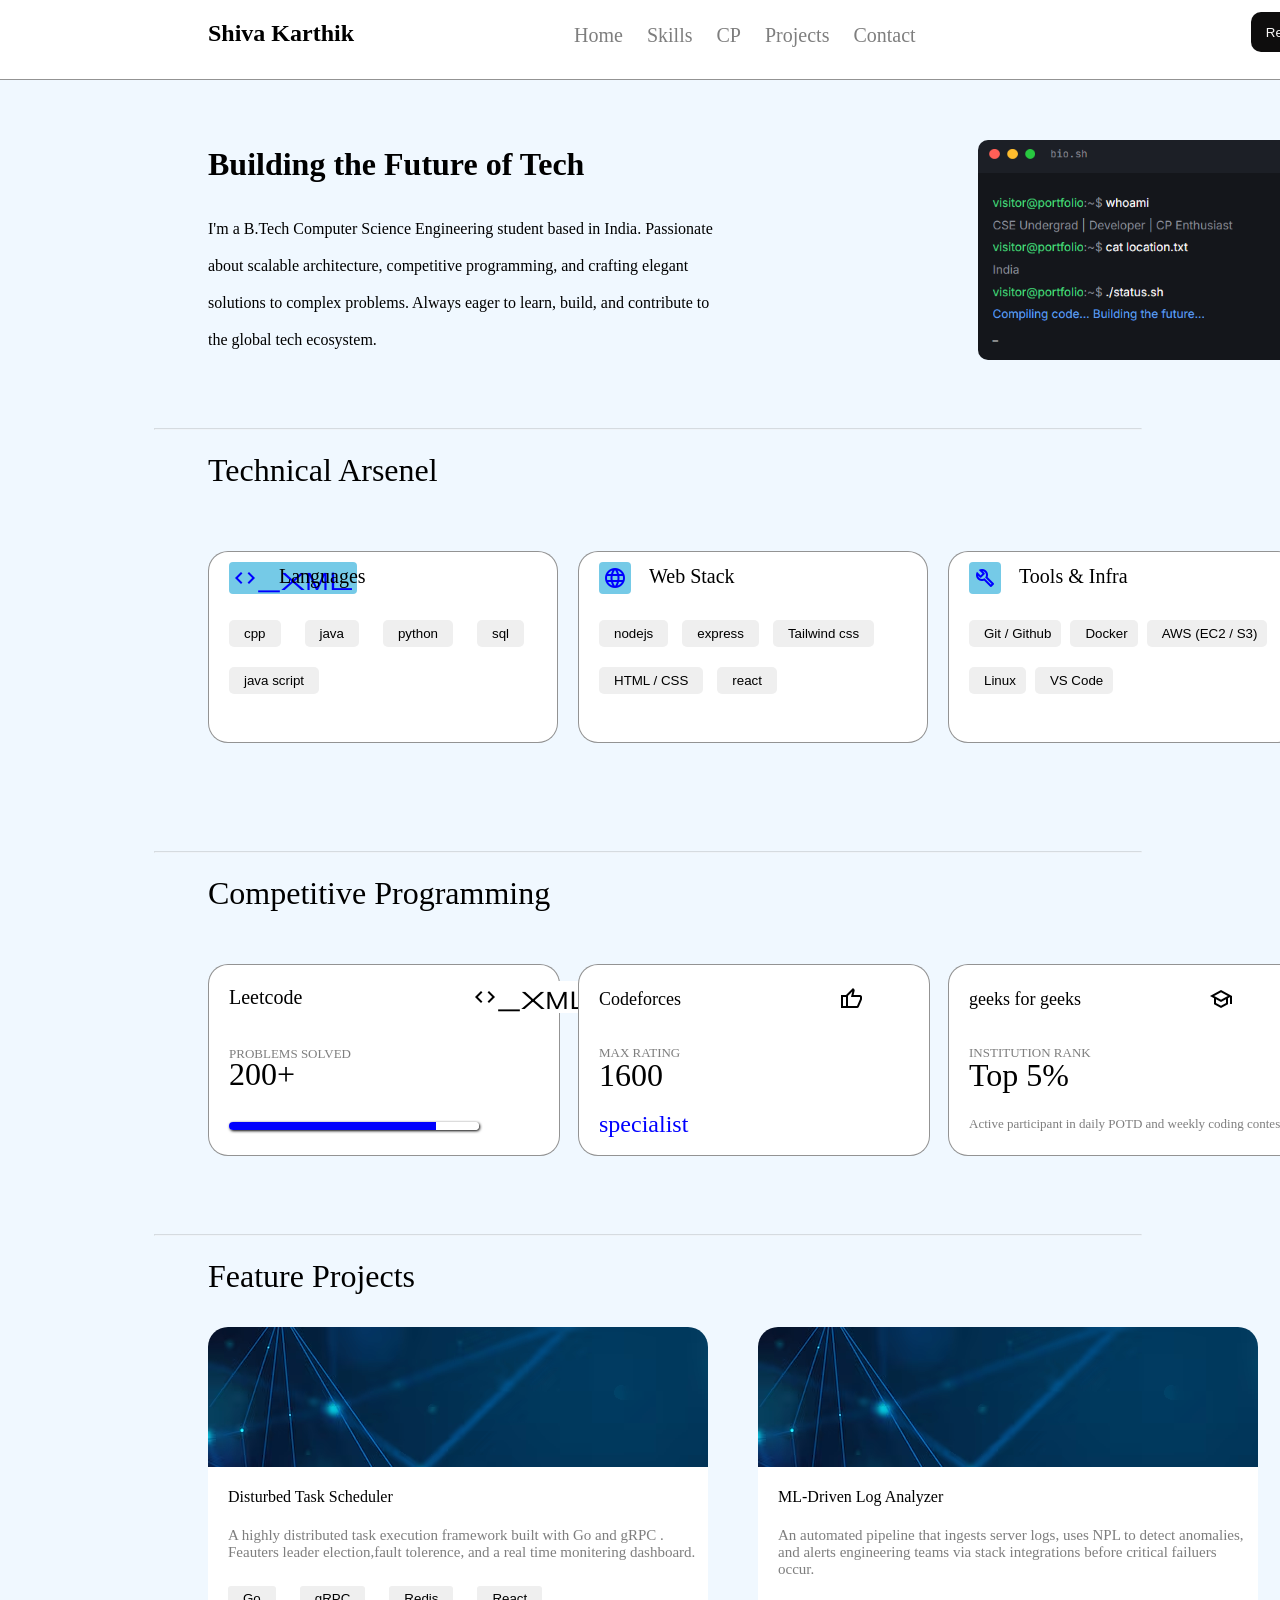
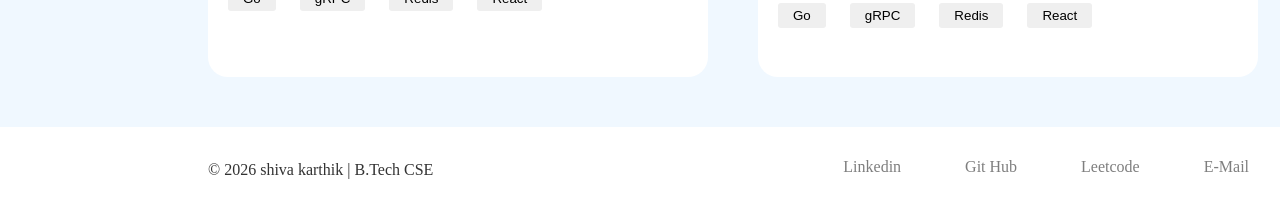
==== index.html @ 02735395 "Set portfolio homepage" ====
<!DOCTYPE html>
<html lang="en">
<head>
    <meta charset="UTF-8">
    <meta name="viewport" content="width=device-width, initial-scale=1.0">
    <title>Portfolio</title>
    <link rel="stylesheet" href="style.css">
    <link rel="stylesheet" href="https://fonts.googleapis.com/css2?family=Material+Symbols+Outlined
    ">

</head>

<body>
    <header>
        <nav class="navbar">
            <h4 class="logo">Shiva Karthik</h4>

            <div class="nav-links">
                <a href="#home">Home</a>
                <a href="#tech">Skills</a>
                <a href="#cp">CP</a>
                <a href="#fp">Projects</a>
                <a href="#f">Contact</a>
            </div>
            <button class="resume-btn"id="resumeBtn">Resume</button>
        </nav>  
        <section class="intro" id="home">
            <div class="text">
                <h2>
                    Building the Future of Tech
                </h2>
                <p>
                    I'm a B.Tech Computer Science Engineering student based in India. Passionate about scalable architecture, competitive programming, and crafting elegant solutions to complex problems. Always eager to learn, build, and contribute to the global tech ecosystem.
                </p>
                
            </div>
            <div class="img"></div>
            
        </section>
      <hr>
        <section class="tech" id="tech">
            <h3>
                Technical Arsenel
            </h3>
            <section class="tbox">
            <div class="lbox">
                <span class="material-symbols-outlined">
                    code_xml
                    </span>
                <h4>Languages</h4>
                <button>cpp</button>
                <button> java</button>
                <button>python</button>
                <button> sql</button>
                <button> java script</button>
            </div>
            <div class="wbox">
                <span class="material-symbols-outlined">
                    language
                    </span>
                <h4>Web Stack</h4>
                <button>nodejs</button>
                <button> express</button>
                <button>Tailwind css</button>
                <button>HTML / CSS</button>
                <button> react</button>
            </div>
            <div class="tibox">
                <span class="material-symbols-outlined">
                    build
                    </span>
                <h4>Tools & Infra</h4>
                <button>Git / Github</button>
                <button> Docker</button>
                <button>AWS (EC2 / S3)</button>
                <button> Linux</button>
                <button> VS Code</button>
            </div>
            </section>
        </section>
        <hr>
       <section class="cp" id="cp">
            <h3> Competitive Programming</h3>
            <section class="cpbox">
                <div class="lbox">
                    <h4>Leetcode</h4>
                    <span class="material-symbols-outlined">
                        code_xml
                        </span>
                        <p>
                            PROBLEMS SOLVED
                        </p>
                        <h2>
                            200+
                        </h2>
                        <div class="loader"></div>
                </div>
                <div class="cfbox">
                    <h4>Codeforces</h4>
                    <span class="material-symbols-outlined">
                        thumb_up
                        </span>
                        <p>
                            MAX RATING
                        </p>
                        <h2>
                            1600
                        </h2>
                        <h3>specialist</h3>
                </div>
                <div class="gbox">
                    <h4>geeks for geeks</h4>
                    <span class="material-symbols-outlined">
                        school
                        </span>
                        <p>
                            INSTITUTION RANK
                        </p>
                        <h2>
                            Top 5%
                        </h2>
                        <p id="i">Active participant in daily POTD and weekly coding contests.</p>
                </div>
            </section>
       </section>
       <hr>
       <section class="fp" id="fp">
            <h3>Feature Projects</h3>
            <section class="pb">
                <div class="p1">
                    <div class="i2"></div>
                    <h4>Disturbed Task Scheduler</h4>
                        <p>A highly distributed task execution framework
                            built with Go and gRPC . Feauters leader
                            election,fault tolerence, and a real 
                            time monitering dashboard.
                            
                        </p>
                        <button>Go</button>
                        <button>gRPC</button>
                        <button>Redis</button>
                        <button>React</button>
                </div>
                <div class="p2">
                    <div class="i2"></div>
                    <h4>ML-Driven Log Analyzer</h4>
                        <p>An automated pipeline that ingests server
                            logs, uses NPL to detect anomalies, and
                            alerts engineering teams via stack 
                            integrations before critical failuers occur.
                        </p>
                        <button>Go</button>
                        <button>gRPC</button>
                        <button>Redis</button>
                        <button>React</button>
                </div>
            </section>
       </section>
      
    </header>
    <footer class="foot"  id="f">
        <hr>
        <div class="cd">
            <p>© 2026 shiva karthik | B.Tech CSE</p>
            <div class="ca">
                <a href="
                https://www.linkedin.com/in/shiva-karthik-735022372/">
                    Linkedin
                </a>
                <a href="https://github.com/karthik142kmd-create">Git Hub</a>
                <a href="https://leetcode.com/u/karthikchinthamani/">Leetcode</a>
                <a href="mailto:karthik142kmd@gmail.com">E-Mail</a>
            </div> 
        </div>
    </footer>
    <script src="j1.js"></script>
</body>
</html>
---- style.css ----
html {
    scroll-behavior: smooth;
}
.navbar{
    display: flex;
}
.navbar .resume-btn{
    position: relative;
    top: 1.8em;
    left: 535px;
    
 }
 .navbar  button{
    background-color: rgb(14, 13, 13);
    color: rgb(252, 250, 250);
    height: 40px;
    width: 80px;
    border: none;
    border-radius: 10px;
    cursor: pointer;
}
.navbar .nav-links {
    position: relative;
    left: 200px;
    top: 2.25rem;
}
.nav-links a{
    padding-left: 20px;
    color: black;
    text-decoration: none;
    font-size: 20px;
    opacity: 0.5;
}
.nav-links a:hover{
    opacity: 1;
    text-decoration: underline rgb(70, 70, 248);
}
.navbar .logo{
    font-size: x-large;
    position: relative;
    top: 50%;
    padding-left: 210px;
}
.navbar {
    border-left: none;
    border-right: none;
    border-top: none;
    border-bottom: 1px solid rgba(0, 0, 0, 0.422);
    position: relative;
    background-color: white;
    bottom: 20px;
    width: 1000%;
    right: 10px;
}
body{
    background-color: aliceblue;
    width: 100%;
    overflow-x: hidden;
}
.intro .text{
    position: relative;
    left: 200px;
    top : 20px;
}
.intro .text h2{
    font-size: xx-large;
    font-weight: 1000px;
}
.intro div {
    height: 30px;
    width: 510px;
}
.intro .text p{
    line-height: 37px;
    font-size: medium;
}
.intro {
    display: flex;
}
.intro .img{
    height: 220px;
    width: 350px;
    background-color: blueviolet;
    position: relative;
    top: 40px;
    left: 460px;
    border-radius: 10px;
    background-image: url(p1.png);
    background-size: cover;
}
hr{
    width: 77%;
    position: relative;
    top: 100px;
    opacity: 0.3;
}
.tech h3{
    position: relative;
    top: 90px;
    left: 200px;
    font-size: xx-large;
    font-weight: lighter;
}
.tech .lbox{
    height: 190px;
    width: auto;
    background-color: rgb(255, 255, 255);
    border: 1px solid rgba(0, 0, 0, 0.422);
    border-radius: 20px;
    margin-top: 20px;
}
.lbox .material-symbols-outlined{
    position: relative;
    top: 10px;
    left: 20px;
    color: blue;
    background-color: rgb(117, 202, 231);
    border: none;
    padding: 4px;
    border-radius: 4px;
}
.lbox h4{
    position: relative;
    bottom: 45px;
    left: 70px;
    font-size: 20px;
    font-weight: lighter;
}
.lbox button{
    position: relative;
    left: 20px;
    bottom: 40px;
    margin-right: 20px;
    margin-bottom: 20px;
    padding: 6px;
    border: none;
    border-radius: 5px;
    padding-left: 15px;
    padding-right: 15px;
}
.tbox{
    display: grid;
    grid-template-columns: repeat(3, 350px);
    gap: 20px;
    margin-left: 200px;
    padding-top: 100px;
}

.tech .wbox{
    height: 190px;
    width: auto;
    background-color: rgb(255, 255, 255);
    border: 1px solid rgba(0, 0, 0, 0.422);
    border-radius: 20px;
    margin-top: 20px;
}
.wbox button{
    position: relative;
    left: 20px;
    bottom: 40px;
    margin-right: 10px;
    margin-bottom: 20px;
    padding: 6px;
    border: none;
    border-radius: 5px;
    padding-left: 15px;
    padding-right: 15px;
}
.wbox h4{
    position: relative;
    bottom: 45px;
    left: 70px;
    font-size: 20px;
    font-weight: lighter;
}
.wbox .material-symbols-outlined{
    position: relative;
    top: 10px;
    left: 20px;
    color: blue;
    background-color: rgb(117, 202, 231);
    border: none;
    padding: 4px;
    border-radius: 4px;
}
.tibox button{
    position: relative;
    left: 20px;
    bottom: 40px;
    margin-right: 5px;
    margin-bottom: 20px;
    padding: 6px;
    border: none;
    border-radius: 5px;
    padding-left: 15px;
    padding-right: 10px;
}
.tibox h4{
    position: relative;
    bottom: 45px;
    left: 70px;
    font-size: 20px;
    font-weight: lighter;
}
.tibox .material-symbols-outlined{
    position: relative;
    top: 10px;
    left: 20px;
    color: blue;
    background-color: rgb(117, 202, 231);
    border: none;
    padding: 4px;
    border-radius: 4px;
}
.tech .tibox{
    height: 190px;
    width: auto;
    background-color: rgb(255, 255, 255);
    border: 1px solid rgba(0, 0, 0, 0.422);
    border-radius: 20px;
    margin-top: 20px;
}
.tech hr{
    position: relative;
    top: 70px;
    width: 75%;
    border: 1px solid rgba(0, 0, 0, 0.422);
}
.cp h3{
    position: relative;
    top: 90px;
    left: 200px;
    font-size: xx-large;
    font-weight: lighter;
}
.cpbox .lbox{
    height: 190px;
    width: 350px;
    background-color: rgb(255, 255, 255);
    border: 1px solid rgba(0, 0, 0, 0.422);
    position: relative;
    top: 90px;
    border-radius: 20px;
    left: 200px;
    margin-top: 20px;
}
.cpbox  .lbox h4{
    position: relative;
    bottom: 5px;
    left: 20px;
}
.cp .cpbox .lbox .material-symbols-outlined{
    position: relative;
    top: -60px;
    left: 260px;
    background-color: white;
    color: black;
}
.cpbox .lbox p{
    position: relative;
    bottom: 40px;
    left: 20px;
    font-size: small;
    opacity: 0.5;
}
.cpbox .lbox .loader{
    height: 8px;
    width: 250px;
    background: linear-gradient(to right, rgb(0, 0, 253) 83%, white 50%);
    color: rgba(0, 0, 0, 0.582);
    position: relative;
    border-radius: 5px;
    box-shadow: 1px 1px 3px black;
    left: 20px;
    bottom: 70px;
}
.cpbox  .lbox h2{
    position: relative;
    bottom: 73px;
    left: 20px;
    font-size: 32px;
    font-weight: lighter;
}
.cpbox{
    display: grid;
    grid-template-columns: repeat(3, 350px);
    gap: 20px;
    margin-left: 0px;
    padding-top: 0px;
}

.cpbox .cfbox{
    height: 190px;
    width: 350px;
    background-color: rgb(255, 255, 255);
    border: 1px solid rgba(0, 0, 0, 0.422);
    position: relative;
    top: 90px;
    border-radius: 20px;
    margin-right: 20PX;
    margin-bottom: 60PX;
    margin-top: 20px;
    left: 200px;
}
.cpbox .gbox{
    height: 190px;
    width: 350px;
    background-color: rgb(255, 255, 255);
    border: 1px solid rgba(0, 0, 0, 0.422);
    position: relative;
    top: 90px;
    border-radius: 20px;
    left: 200px;
    margin-top: 20px;
}
.cpbox  .cfbox h4{
    position: relative;
    bottom: 0px;
    left: 20px;
    font-size: large;
    font-weight: lighter;
}
.cpbox  .cfbox h4{
    position: relative;
    bottom: 0px;
    left: 20px;
    font-size: large;
    font-weight: lighter;
}
.cpbox .cfbox p{
    position: relative;
    bottom: 30px;
    left: 20px;
    font-size: small;
    opacity: 0.5;
}
.cpbox  .cfbox h2{
    position: relative;
    bottom: 60px;
    left: 20px;
    font-size: xx-large;
    font-weight: lighter;
}
.cpbox .cfbox h3{
    position: relative;
    top: -70px;
    left: 20px;
    text-decoration: none;
    color: blue;
    font-size: x-large;
    font-weight: lighter;
}
.cpbox  .gbox h4{
    position: relative;
    bottom: 0px;
    left: 20px;
    font-size: large;
    font-weight: lighter;
}
.cp .cpbox .cfbox .material-symbols-outlined{
    position: relative;
    top: -47px;
    left: 260px;
    background-color: white;
    color: black;
}
.cp .cpbox .gbox .material-symbols-outlined{
    position: relative;
    top: -47px;
    left: 260px;
    background-color: white;
    color: black;
}
.cpbox .gbox p{
    position: relative;
    bottom: 30px;
    left: 20px;
    font-size: small;
    opacity: 0.5;
}
.cpbox  .gbox h2{
    position: relative;
    bottom: 60px;
    left: 20px;
    font-size: xx-large;
    font-weight: lighter;
}
.cpbox .gbox #i {
    position: relative;
    bottom: 65px;
}
.fp{
    position: relative;
    top: 90px;
    left: 200px; 
    
}
#fp h3{
    font-size: xx-large;
    font-weight: lighter;
}
.pb{
    display: grid;
    grid-template-columns: repeat(3, 350px);
    gap: 200px;
    margin-bottom: 20px;
    margin-top: 20px;
    padding-top: 0px;
}
.pb .p1{
    height: 350px;
    width: 500px;
    background-color: rgb(255, 255, 255);
    border-radius: 20px;
    margin-bottom: 90px;
}
.p1 .i2{
    height: 140px;
    width: 100%;
    background-color: burlywood;
    background-image: url(i2.avif);
    border-top-left-radius: 20px;
    border-top-right-radius: 20px;
}
.p1 h4{
    font-weight: lighter;
    margin-left: 20px;
}
.p1 p{
    margin-left: 20px;
    font-size: 15px;
    margin-right: 8px;
    opacity: 0.5;
}
.p1 hr{
    position: relative;
    bottom: 100px;
}
.p1 button{
    margin-left: 20px;
    margin-top: 10px;
    padding-left: 15px;
    padding-right: 15px;
    padding-top: 5px;
    padding-bottom: 5px;
    border: none;
    border-radius: 3px;
}
.pb .p2{
    height: 350px;
    width: 500px;
    background-color: rgb(255, 255, 255);
    border-radius: 20px;
}
.p2 button{
    margin-left: 20px;
    margin-top: 10px;
    padding-left: 15px;
    padding-right: 15px;
    padding-top: 5px;
    padding-bottom: 5px;
    border: none;
    border-radius: 3px;
}
.p2 hr{
    position: relative;
    bottom: 100px;
}
.p2 p{
    margin-left: 20px;
    font-size: 15px;
    margin-right: 8px;
    opacity: 0.5;
}
.p2 .i2{
    height: 140px;
    width: 100%;
    background-color: burlywood;
    background-image: url(i2.avif);
    border-top-left-radius: 20px;
    border-top-right-radius: 20px;
}
.p2 h4{
    font-weight: lighter;
    margin-left: 20px;
}
footer{
    position: relative;
    background-color: white;
    top: 30px;
    overflow-y: hidden;
    width: 1000%;
    right: 10px;
    height: 70px;
}
.cd{
    display: flex;
    gap: 300px;
}
.cd p{
    margin-left: 210px;
    opacity: 0.8;
}
.cd a{
    margin-top: 13px;
    
    opacity: 0.8;
}
.ca a{
    position: relative;
    top: 13px;
    text-decoration: none;
    margin-right: 60px;
    left: 110px;
    color: black;
    opacity: 0.5;
}
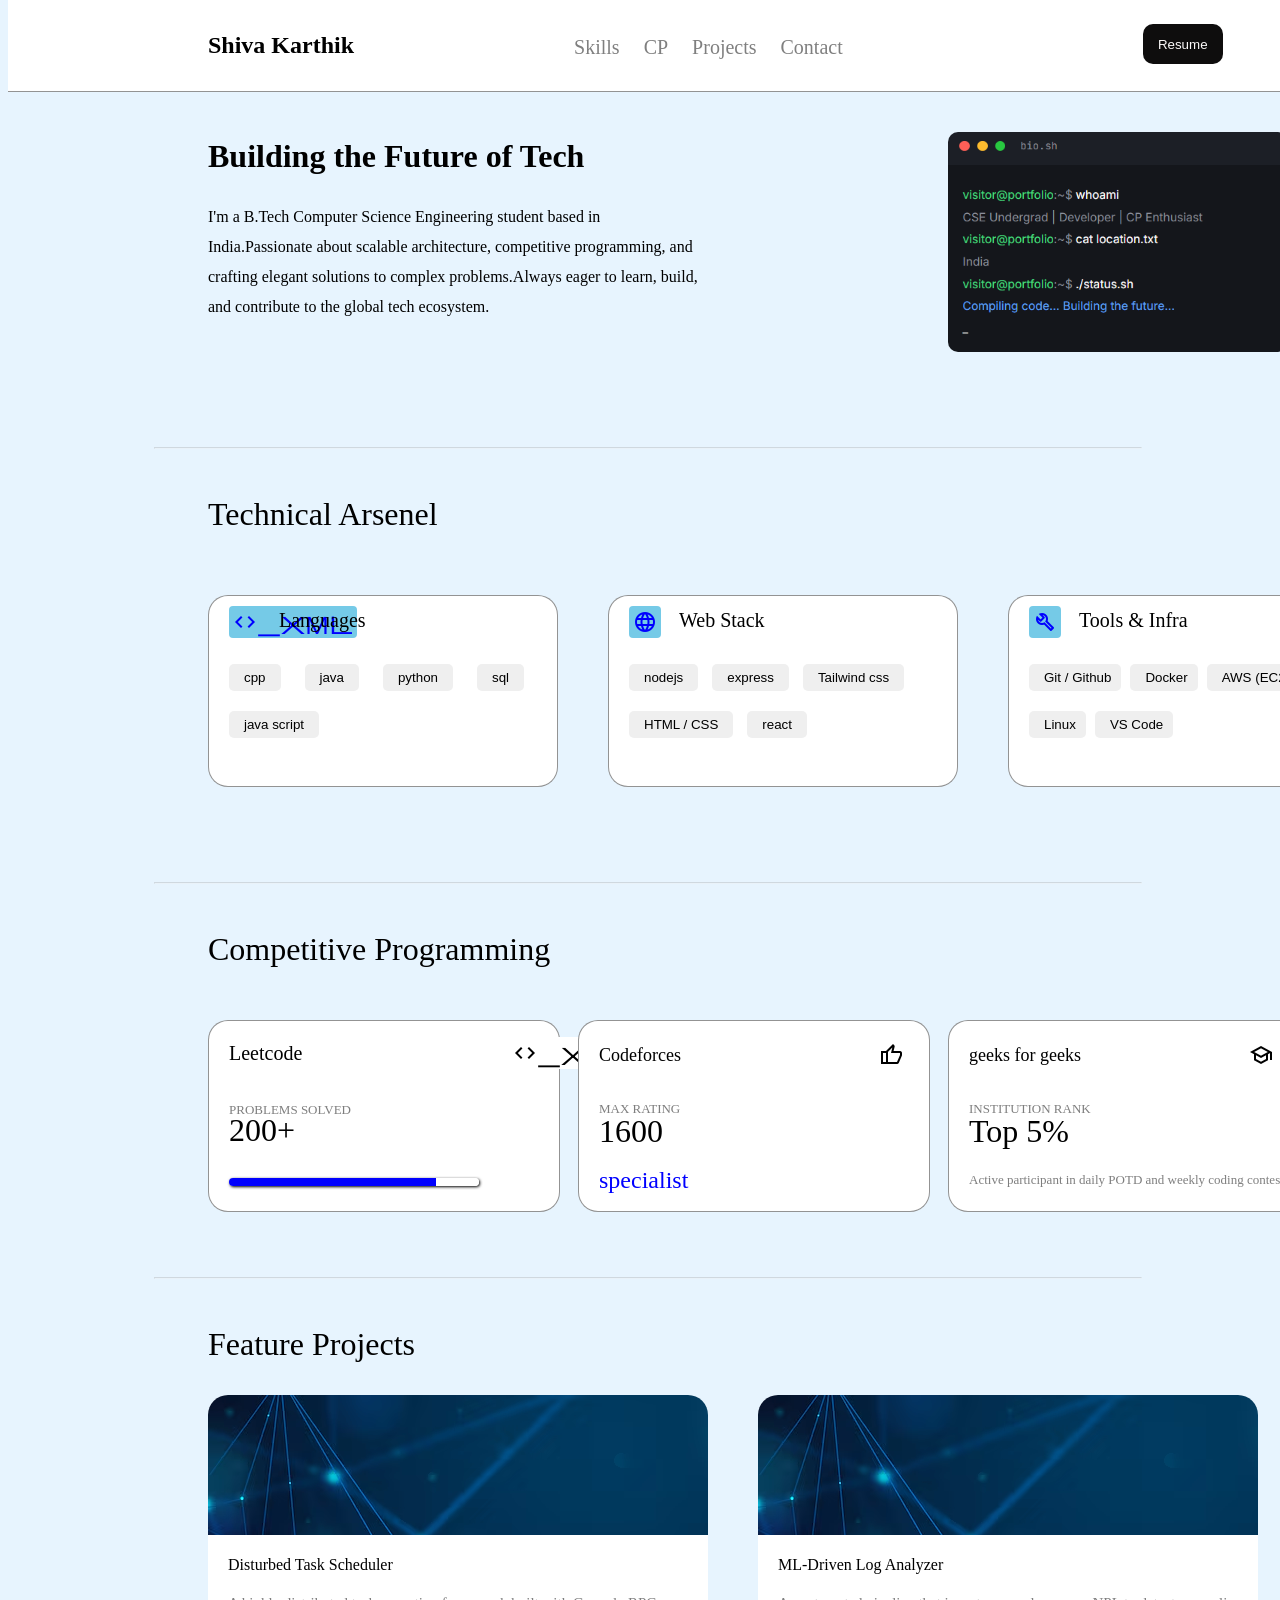
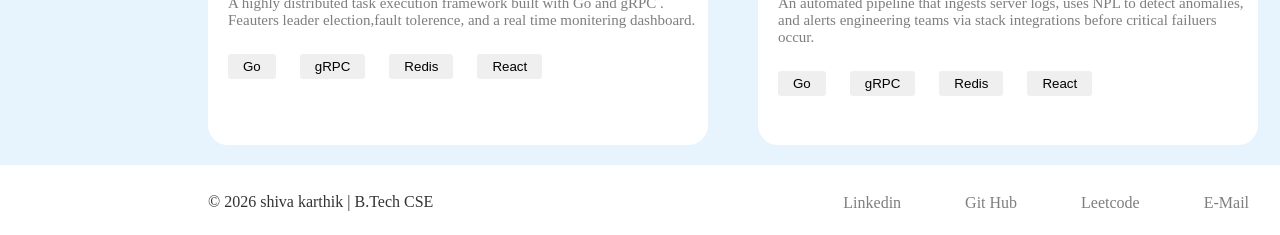
==== commit 1f35ec82: "version2.0" ====
--- a/index.html
+++ b/index.html
@@ -16,7 +16,6 @@
             <h4 class="logo">Shiva Karthik</h4>
 
             <div class="nav-links">
-                <a href="#home">Home</a>
                 <a href="#tech">Skills</a>
                 <a href="#cp">CP</a>
                 <a href="#fp">Projects</a>
@@ -30,9 +29,8 @@
                     Building the Future of Tech
                 </h2>
                 <p>
-                    I'm a B.Tech Computer Science Engineering student based in India. Passionate about scalable architecture, competitive programming, and crafting elegant solutions to complex problems. Always eager to learn, build, and contribute to the global tech ecosystem.
+                    I'm a B.Tech Computer Science Engineering student based in India.Passionate about scalable architecture, competitive programming, and crafting elegant solutions to complex problems.Always eager to learn, build, and contribute to the global tech ecosystem.
                 </p>
-                
             </div>
             <div class="img"></div>
             
--- a/style.css
+++ b/style.css
@@ -7,7 +7,7 @@
 .navbar .resume-btn{
     position: relative;
     top: 1.8em;
-    left: 535px;
+    left: 500px;
     
  }
  .navbar  button{
@@ -39,59 +39,66 @@
     font-size: x-large;
     position: relative;
     top: 50%;
-    padding-left: 210px;
+    margin-left: 200px ;
 }
 .navbar {
     border-left: none;
     border-right: none;
     border-top: none;
     border-bottom: 1px solid rgba(0, 0, 0, 0.422);
-    position: relative;
+    position: sticky;
     background-color: white;
-    bottom: 20px;
-    width: 1000%;
-    right: 10px;
+   top: 0px;
+    margin-top: 0px;
+    z-index: 1000;
+    width: 100%;
+    
 }
 body{
-    background-color: aliceblue;
+    background-color: rgb(231, 244, 254);
     width: 100%;
+    margin-top: 0px;
+    margin-bottom: 0px;
     overflow-x: hidden;
 }
 .intro .text{
     position: relative;
     left: 200px;
-    top : 20px;
+    top: 20px;
 }
 .intro .text h2{
     font-size: xx-large;
     font-weight: 1000px;
 }
 .intro div {
-    height: 30px;
-    width: 510px;
+    display: flex;
+}
+.intro .text{
+    display: inline;
 }
 .intro .text p{
-    line-height: 37px;
+    width: 500px;
+    line-height: 30px;
     font-size: medium;
 }
 .intro {
     display: flex;
+    gap: 440px;
 }
 .intro .img{
     height: 220px;
     width: 350px;
     background-color: blueviolet;
-    position: relative;
-    top: 40px;
-    left: 460px;
+    margin-top: 40px;
     border-radius: 10px;
     background-image: url(p1.png);
     background-size: cover;
 }
 hr{
+    position: relative;
+    top: 75px;
     width: 77%;
-    position: relative;
-    top: 100px;
+    margin: 20px auto;
     opacity: 0.3;
 }
 .tech h3{
@@ -103,11 +110,12 @@
 }
 .tech .lbox{
     height: 190px;
-    width: auto;
+    
     background-color: rgb(255, 255, 255);
     border: 1px solid rgba(0, 0, 0, 0.422);
     border-radius: 20px;
     margin-top: 20px;
+    
 }
 .lbox .material-symbols-outlined{
     position: relative;
@@ -141,7 +149,7 @@
 .tbox{
     display: grid;
     grid-template-columns: repeat(3, 350px);
-    gap: 20px;
+    gap: 50px;
     margin-left: 200px;
     padding-top: 100px;
 }
@@ -220,12 +228,7 @@
     border-radius: 20px;
     margin-top: 20px;
 }
-.tech hr{
-    position: relative;
-    top: 70px;
-    width: 75%;
-    border: 1px solid rgba(0, 0, 0, 0.422);
-}
+
 .cp h3{
     position: relative;
     top: 90px;
@@ -252,7 +255,7 @@
 .cp .cpbox .lbox .material-symbols-outlined{
     position: relative;
     top: -60px;
-    left: 260px;
+    left: 300px;
     background-color: white;
     color: black;
 }
@@ -360,14 +363,14 @@
 .cp .cpbox .cfbox .material-symbols-outlined{
     position: relative;
     top: -47px;
-    left: 260px;
+    left: 300px;
     background-color: white;
     color: black;
 }
 .cp .cpbox .gbox .material-symbols-outlined{
     position: relative;
     top: -47px;
-    left: 260px;
+    left: 300px;
     background-color: white;
     color: black;
 }
@@ -393,7 +396,6 @@
     position: relative;
     top: 90px;
     left: 200px; 
-    
 }
 #fp h3{
     font-size: xx-large;
@@ -401,7 +403,7 @@
 }
 .pb{
     display: grid;
-    grid-template-columns: repeat(3, 350px);
+    grid-template-columns: repeat(2, 350px);
     gap: 200px;
     margin-bottom: 20px;
     margin-top: 20px;
@@ -434,7 +436,7 @@
 }
 .p1 hr{
     position: relative;
-    bottom: 100px;
+    bottom: 400px;
 }
 .p1 button{
     margin-left: 20px;
@@ -464,12 +466,15 @@
 }
 .p2 hr{
     position: relative;
-    bottom: 100px;
+    margin-top: 0px;
+   
 }
 .p2 p{
+    
     margin-left: 20px;
     font-size: 15px;
     margin-right: 8px;
+    margin-top: 0;
     opacity: 0.5;
 }
 .p2 .i2{
@@ -487,7 +492,7 @@
 footer{
     position: relative;
     background-color: white;
-    top: 30px;
+    
     overflow-y: hidden;
     width: 1000%;
     right: 10px;
@@ -498,21 +503,28 @@
     gap: 300px;
 }
 .cd p{
+    position: relative;
+    bottom: 30px;
     margin-left: 210px;
     opacity: 0.8;
 }
 .cd a{
-    margin-top: 13px;
-    
+    margin-top: 0px;
+   
     opacity: 0.8;
 }
 .ca a{
     position: relative;
-    top: 13px;
+    bottom: 13px;
     text-decoration: none;
     margin-right: 60px;
     left: 110px;
     color: black;
     opacity: 0.5;
 }
-
+.fp {
+    width: 100px;
+}
+.fp h3{
+    width: 400px;
+}
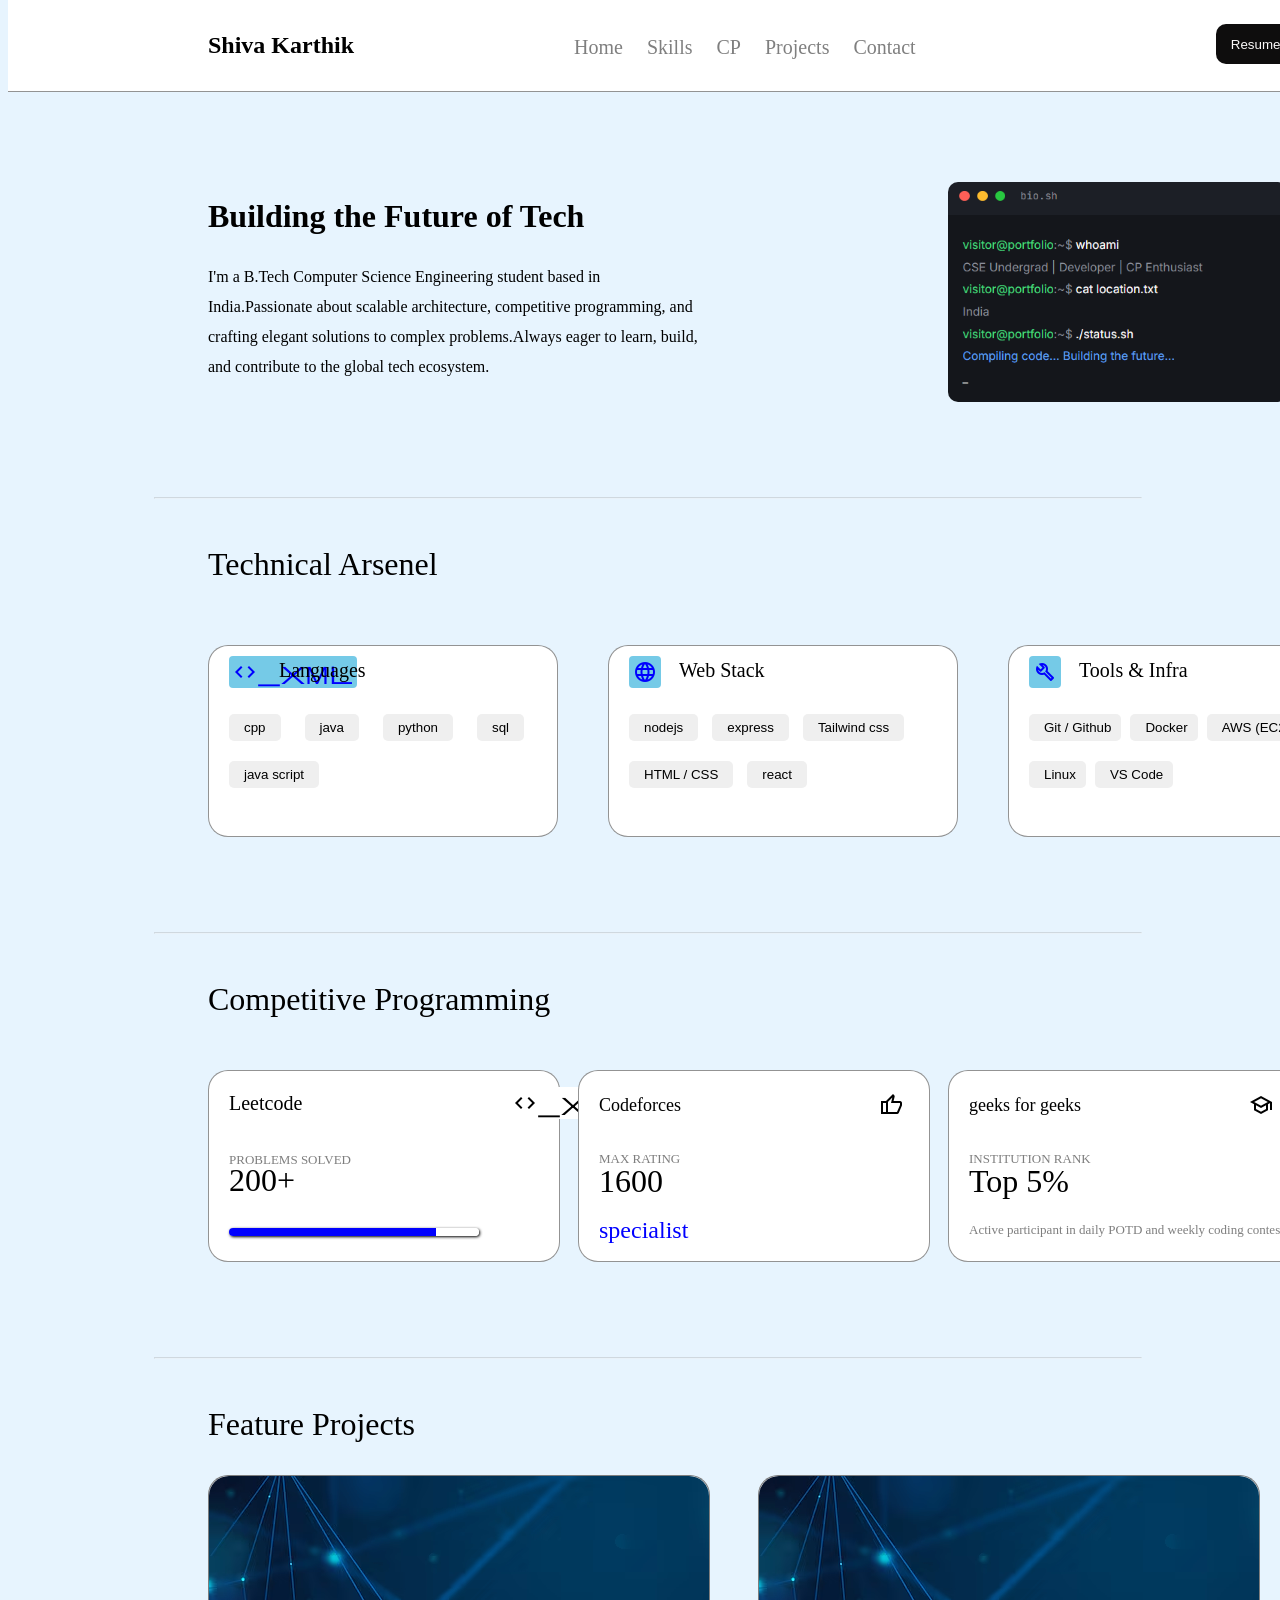
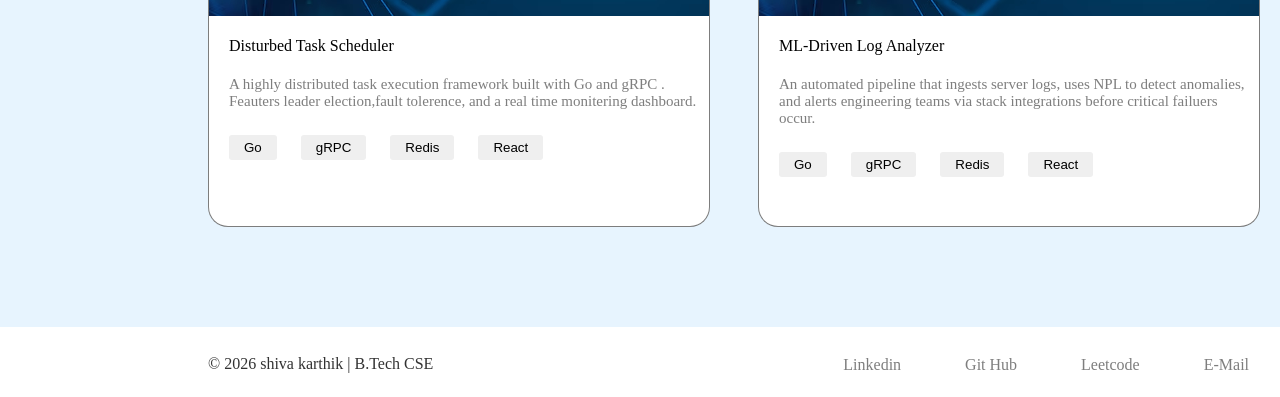
==== commit d981eb8d: "version2.1" ====
--- a/index.html
+++ b/index.html
@@ -16,6 +16,7 @@
             <h4 class="logo">Shiva Karthik</h4>
 
             <div class="nav-links">
+                <a href="#home">Home</a>
                 <a href="#tech">Skills</a>
                 <a href="#cp">CP</a>
                 <a href="#fp">Projects</a>
--- a/style.css
+++ b/style.css
@@ -64,7 +64,7 @@
 .intro .text{
     position: relative;
     left: 200px;
-    top: 20px;
+    top: 80px;
 }
 .intro .text h2{
     font-size: xx-large;
@@ -89,7 +89,7 @@
     height: 220px;
     width: 350px;
     background-color: blueviolet;
-    margin-top: 40px;
+    margin-top: 90px;
     border-radius: 10px;
     background-image: url(p1.png);
     background-size: cover;
@@ -315,6 +315,7 @@
     border-radius: 20px;
     left: 200px;
     margin-top: 20px;
+    margin-bottom: 90px;
 }
 .cpbox  .cfbox h4{
     position: relative;
@@ -414,6 +415,7 @@
     width: 500px;
     background-color: rgb(255, 255, 255);
     border-radius: 20px;
+    border: 1px solid rgba(0, 0, 0, 0.511);
     margin-bottom: 90px;
 }
 .p1 .i2{
@@ -452,6 +454,7 @@
     height: 350px;
     width: 500px;
     background-color: rgb(255, 255, 255);
+    border: 1px solid rgba(0, 0, 0, 0.511);
     border-radius: 20px;
 }
 .p2 button{
@@ -492,7 +495,7 @@
 footer{
     position: relative;
     background-color: white;
-    
+    margin-top: 100px;
     overflow-y: hidden;
     width: 1000%;
     right: 10px;
